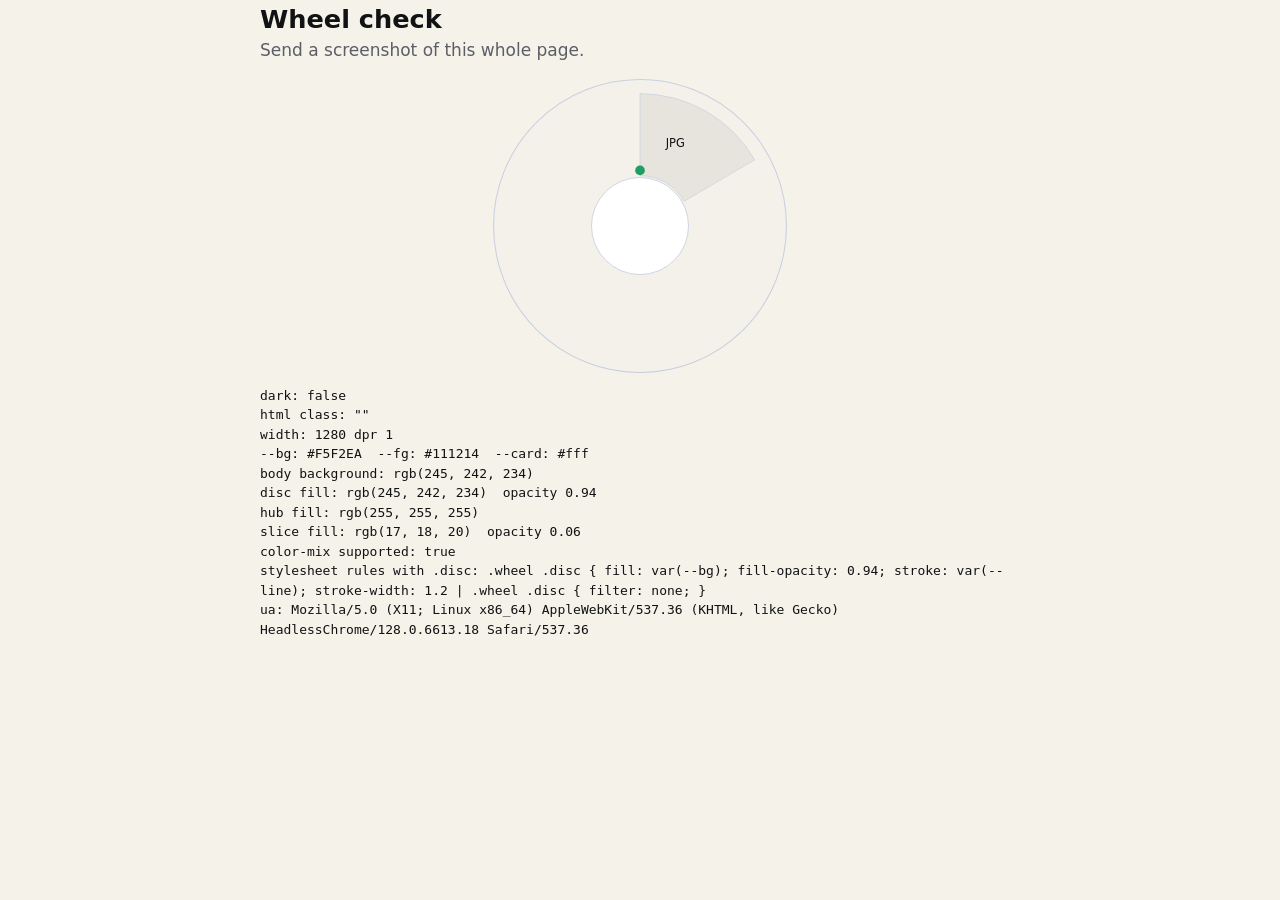
==== site/diag.html @ 43ef9f70 "Site: temporary wheel check page (noindex)" ====
<!doctype html>
<html lang="en"><head><meta charset="utf-8"><meta name="viewport" content="width=device-width,initial-scale=1"><meta name="robots" content="noindex"><title>Wheel check</title>
<link rel="stylesheet" href="style.css?v=12"></head>
<body>
<main class="doc"><h1 style="font-size:1.6rem">Wheel check</h1>
<p>Send a screenshot of this whole page.</p>
<svg class="wheel" viewBox="-170 -170 340 340" width="220" height="220" style="display:block;margin:10px auto;position:static"><circle class="disc" r="166"/><g class="s"><path d="M0 -150A150 150 0 0 1 130 -75L50 -28A57 57 0 0 0 0 -57Z"/><text x="40" y="-90">JPG</text></g><circle class="hub" r="55"/><circle class="dotw" cx="0" cy="-63" r="5.5"/></svg>
<pre id="o" style="white-space:pre-wrap;font:13px/1.5 ui-monospace,monospace;color:var(--fg)"></pre></main>
<script>
const g=(el,p)=>getComputedStyle(el).getPropertyValue(p).trim();
const d=document.querySelector('.disc'),h=document.querySelector('.hub'),p=document.querySelector('.s path'),r=document.documentElement;
document.getElementById('o').textContent=[
 'dark: '+matchMedia('(prefers-color-scheme: dark)').matches,
 'html class: "'+r.className+'"',
 'width: '+innerWidth+' dpr '+devicePixelRatio,
 '--bg: '+g(r,'--bg')+'  --fg: '+g(r,'--fg')+'  --card: '+g(r,'--card'),
 'body background: '+g(document.body,'background-color'),
 'disc fill: '+g(d,'fill')+'  opacity '+g(d,'fill-opacity'),
 'hub fill: '+g(h,'fill'),
 'slice fill: '+g(p,'fill')+'  opacity '+g(p,'fill-opacity'),
 'color-mix supported: '+CSS.supports('color','color-mix(in srgb, red 50%, blue)'),
 'stylesheet rules with .disc: '+[...document.styleSheets].flatMap(s=>{try{return [...s.cssRules]}catch(e){return []}}).filter(x=>x.selectorText&&x.selectorText.includes('.disc')).map(x=>x.cssText.slice(0,90)).join(' | '),
 'ua: '+navigator.userAgent
].join('\n');
</script></body></html>
---- site/style.css ----
/* Rondelle site. System fonts only, no third-party assets. Motion is short and switches off under prefers-reduced-motion.
   Type: two weights (400, 700); sizes in rem by role: meta .8125, ui .9375, body 1.0625, title 1.25, lead 1.125-1.375, subheading 1.375-2, section 2-3.5, page 2.75-5, display 3.75-8. */
:root{--edge:24px;--page:1040px;--bg:#F5F2EA;--fg:#111214;--acc:#1F9D63;--line:#C8D0E0;--card:#fff;--mut:#5b5e66;--tile:#E4E7EE;--navbg:rgba(245,242,234,.78);--ease:cubic-bezier(.2,.8,.2,1);--alt:#EDE9DE}
@media (prefers-color-scheme:dark){:root:not(.light){--bg:#111214;--fg:#F5F2EA;--acc:#2BB673;--line:#2a2c31;--card:#1a1c20;--mut:#9a9ea8;--tile:#2a2d33;--navbg:rgba(17,18,20,.78);--alt:#16181b}}
:root.dark{--bg:#111214;--fg:#F5F2EA;--acc:#2BB673;--line:#2a2c31;--card:#1a1c20;--mut:#9a9ea8;--tile:#2a2d33;--navbg:rgba(17,18,20,.78);--alt:#16181b}
*{box-sizing:border-box;margin:0}
html{scroll-behavior:smooth;scroll-padding-top:72px;-webkit-text-size-adjust:100%}
body{background:var(--bg);color:var(--fg);font:1.0625rem/1.5 -apple-system,system-ui,"SF Pro Text",Helvetica,sans-serif;-webkit-font-smoothing:antialiased}
a{color:inherit}
h1,h2,h3,h4,b,strong,th,dt{font-weight:700}
h1,h2,h3,.tag,.lead,.pitch{text-wrap:balance}
p,.grid3>div,.steps div{text-wrap:pretty}
#ver,kbd{font-variant-numeric:tabular-nums}
:focus{outline:none}
:focus-visible{outline:3px solid var(--acc);outline-offset:3px;border-radius:8px}
.skip{position:absolute;left:16px;top:-60px;background:var(--fg);color:var(--bg);padding:10px 16px;border-radius:10px;z-index:50;text-decoration:none;font-size:.9375rem}
.skip:focus{top:12px}
.sr{position:absolute;width:1px;height:1px;overflow:hidden;clip:rect(0 0 0 0);white-space:nowrap}

/* navigation */
.nav{position:sticky;top:0;z-index:30;background:var(--navbg);-webkit-backdrop-filter:saturate(1.4) blur(14px);backdrop-filter:saturate(1.4) blur(14px);border-bottom:1px solid transparent;transition:border-color .3s var(--ease)}
.nav.scrolled{border-bottom-color:var(--line)}
.nav nav{display:flex;justify-content:space-between;align-items:center;gap:12px 24px;flex-wrap:wrap;max-width:calc(var(--page) + 2*var(--edge));margin:0 auto;padding:14px var(--edge);font-size:.9375rem}
.brand{display:flex;gap:10px;align-items:center;font-size:1.0625rem;font-weight:700;text-decoration:none;letter-spacing:-.02em}
.links{display:flex;flex-wrap:wrap;gap:4px 26px;align-items:center}
.links a,.lang a{color:var(--mut);text-decoration:none;transition:color .2s}
.links a:hover,.lang a:hover,.links a[aria-current=page],.lang a.cur{color:var(--fg)}
.links a[aria-current=page],.lang a.cur{font-weight:700}
.lang{display:flex;gap:0;margin:-8px -8px -8px -2px}.lang a{padding:8px}

/* bands: full-width sections */
.band{padding:clamp(72px,12vw,140px) var(--edge)}
.band.alt{background:var(--alt)}
.band.ink{--bg:#111214;--fg:#F5F2EA;--acc:#2BB673;--line:#2a2c31;--card:#1a1c20;--mut:#9a9ea8;--tile:#2a2d33;background:#111214;color:#F5F2EA}
@media (prefers-color-scheme:dark){:root:not(.light) .band.ink{background:#0a0b0c;--bg:#0a0b0c}}
:root.dark .band.ink{background:#0a0b0c;--bg:#0a0b0c}
.wrap{max-width:var(--page);margin:0 auto}
.band h2{text-align:center;font-size:clamp(2rem,5vw,3.5rem);line-height:1.1;letter-spacing:-.03em;font-weight:700;margin-bottom:18px}
.lead{text-align:center;color:var(--mut);font-size:clamp(1.125rem,2.2vw,1.375rem);max-width:680px;margin:0 auto 56px}

/* hero */
.hero{min-height:calc(100vh - 62px);min-height:calc(100svh - 62px);display:flex;flex-direction:column;align-items:center;justify-content:center;text-align:center;padding:48px var(--edge) 72px}
.hero .sym{width:clamp(84px,12vw,120px);height:auto}
.hero h1{font-size:clamp(3.75rem,12vw,8rem);letter-spacing:-.04em;font-weight:700;line-height:.95;margin:22px 0 8px}
.hero .tag{font-size:clamp(1.375rem,3vw,2rem);font-weight:400;letter-spacing:-.02em}
.hero .pitch{font-size:clamp(1.125rem,2.2vw,1.375rem);color:var(--mut);max-width:620px;margin:34px auto 0}
.pitch span,.pitch strong{display:block}.pitch .q{margin-bottom:22px}
.pitch strong{color:var(--fg);font-size:clamp(2rem,5vw,3.5rem);letter-spacing:-.03em;line-height:1.1;font-weight:700;margin-bottom:10px}
.btn{display:inline-block;margin-top:36px;background:var(--acc);color:#111214;padding:17px 36px;border-radius:99px;font-weight:700;font-size:1.0625rem;text-decoration:none;transition:transform .25s var(--ease),filter .2s}
.btn:hover{filter:brightness(1.07);transform:translateY(-2px)}.btn:active{transform:scale(.97)}
.btn:focus-visible{outline-color:var(--fg)}
.small{display:block;margin-top:14px;font-size:.8125rem;color:var(--mut)}
.sym circle{transform-origin:78.284px 21.716px}
.hero .sym circle{animation:dotpop .9s var(--ease) .25s both}
@keyframes dotpop{from{transform:translate(-16px,16px) scale(.2);opacity:0}}

/* cards, steps, gestures */
.grid3{display:grid;grid-template-columns:repeat(3,1fr);gap:20px;max-width:var(--page);margin:0 auto}
.grid3>div{background:var(--card);border:1px solid var(--line);border-radius:24px;padding:32px 28px;font-size:1.0625rem;color:var(--mut);transition:transform .4s var(--ease),border-color .3s}
.grid3>div:hover{transform:translateY(-4px);border-color:var(--acc)}
.grid3 h3{font-size:1.25rem;letter-spacing:-.02em;margin:14px 0 8px;color:var(--fg)}
.dot{display:block;width:16px;height:16px;border-radius:50%;background:var(--acc)}
.gest>div{text-align:left}
kbd{border:1px solid var(--line);border-radius:8px;padding:2px 9px;font:inherit}
.gest kbd{display:inline-block;color:var(--fg);margin-bottom:14px;font-size:1.25rem;font-weight:700;padding:6px 14px;border-radius:12px}
.gest b{display:block;color:var(--fg);font-size:1.25rem;letter-spacing:-.02em;margin-bottom:6px}
.sub{text-align:center;font-size:clamp(1.375rem,3vw,2rem);letter-spacing:-.03em;margin:0 0 10px}
.steps{display:grid;grid-template-columns:repeat(4,1fr);gap:20px;max-width:var(--page);margin:0 auto 64px}
.steps div{border-top:4px solid var(--acc);padding-top:16px;font-size:.9375rem;color:var(--mut)}
.steps b{display:block;color:var(--fg);font-size:1.25rem;letter-spacing:-.02em;margin-bottom:4px}

/* formats */
.tabs{display:flex;flex-wrap:wrap;gap:8px;justify-content:center;max-width:900px;margin:0 auto 28px}
.tabs button{font:inherit;font-size:.9375rem;color:var(--fg);background:transparent;border:1px solid var(--line);border-radius:99px;padding:9px 18px;cursor:pointer;user-select:none;transition:transform .2s var(--ease),background .2s,color .2s,border-color .2s}
.tabs button:hover:not(.on){border-color:var(--mut);transform:translateY(-1px)}
.tabs .on{background:var(--fg);border-color:var(--fg);color:var(--bg)}
.fmt{max-width:900px;margin:0 auto;background:var(--card);border:1px solid var(--line);border-radius:28px;padding:36px;display:grid;grid-template-columns:1fr 1fr;gap:32px;overflow-wrap:anywhere}
.fmt h3,.pick h3{font-size:.8125rem;font-weight:700;letter-spacing:.08em;text-transform:uppercase;color:var(--mut);margin-bottom:10px}
.chip{display:inline-block;background:var(--bg);border:1px solid var(--line);border-radius:99px;padding:3px 13px;margin:0 4px 6px 0;font-size:.9375rem}
.fmt .full{grid-column:1/3;border-top:1px solid var(--line);padding-top:20px;color:var(--mut);font-size:.9375rem}
.also{max-width:900px;margin:20px auto 0;text-align:center;color:var(--mut);font-size:.9375rem}

/* demo */
.play{max-width:960px;margin:0 auto;display:grid;grid-template-columns:210px 1fr;gap:36px;align-items:center}
.arena{min-width:0}
.pick{display:flex;flex-direction:column;gap:8px}
.pick button,.modes button{font:inherit;font-size:.9375rem;color:var(--fg);background:var(--card);border:1px solid var(--line);cursor:pointer;transition:transform .2s var(--ease),background .2s,color .2s,border-color .2s}
.pick button{text-align:left;border-radius:14px;padding:11px 16px}
.pick button:hover:not(.on){transform:translateX(3px);border-color:var(--mut)}
.pick button.on,.modes button.on{background:var(--fg);border-color:var(--fg);color:var(--bg)}
.modes{display:flex;gap:8px;justify-content:center;flex-wrap:wrap}
.modes button{background:transparent;border-radius:99px;padding:8px 18px;font-size:.9375rem}
.modes button:hover:not(.on){border-color:var(--mut);transform:translateY(-1px)}
.pick button:active,.modes button:active,.tabs button:active{transform:scale(.97)}
.pick button:focus-visible,.modes button:focus-visible,.tabs button:focus-visible{border-radius:99px}
.pick button:focus-visible{border-radius:14px}
.stage2{position:relative;width:min(560px,100%);aspect-ratio:1;margin:18px auto 0;border-radius:50%;background:var(--card);border:1px solid var(--line);overflow:hidden;touch-action:pan-y;user-select:none;-webkit-user-select:none}
.files{position:absolute;inset:0;display:flex;align-items:center;justify-content:center}
.empty{padding:0 8px;position:absolute;left:50%;top:50%;transform:translate(-50%,-50%);width:55%;text-align:center;color:var(--mut);font-size:.9375rem}
.fi{width:86px;text-align:center;font-size:.75rem;cursor:grab;touch-action:none;position:relative}
.fi .ic{width:56px;height:68px;margin:0 auto 6px;border-radius:8px;background:var(--tile);display:flex;align-items:flex-end;justify-content:center;padding-bottom:8px}
.fi .ic b{font-size:.6875rem;letter-spacing:.04em;color:var(--mut)}
.fi span{display:block;overflow:hidden;text-overflow:ellipsis;white-space:nowrap}
.fi.drag{opacity:.35}.fi:focus-visible{outline-offset:2px}
.fi.pop{animation:pop .5s var(--ease)}
.fi:not(.drag):not(.pop){animation:nudge 3s ease-in-out 1.5s infinite}
.fi:not(.pop):hover,.fi:not(.pop):focus-visible{animation:none}
@keyframes pop{from{transform:scale(.6);opacity:0}}
@keyframes nudge{0%,70%,100%{transform:translateX(0)}80%{transform:translateX(7px)}90%{transform:translateX(-3px)}}
.ghost{display:none;position:absolute;left:0;top:0;width:56px;pointer-events:none;z-index:5;cursor:grabbing}
.ghost .ic{box-shadow:0 6px 18px rgba(0,0,0,.25)}.ghost span{display:none}
.wheel{width:300px;height:auto}
.wheel.ov{display:none;position:absolute;max-width:none;pointer-events:none;z-index:3}
.wheel path{fill:var(--tile)}.wheel text{fill:var(--fg);font-size:13px;font-weight:400;text-anchor:middle}
.wheel .hub{fill:var(--card)}.wheel .hubt{font-size:14px;font-weight:700}.wheel .dotw{fill:var(--acc)}
.wheel .s{cursor:pointer;outline:none;transition:transform .2s var(--ease);transform-origin:0 0}
.wheel .s.on{transform:scale(1.07)}
.wheel .s.on path{fill:var(--acc)}.wheel .s.on text{fill:#111214;font-weight:700}
.toast{position:absolute;left:50%;bottom:7%;transform:translateX(-50%);background:var(--fg);color:var(--bg);font-size:.8125rem;border-radius:99px;padding:6px 16px;opacity:0;transition:opacity .3s;white-space:nowrap;max-width:80%;overflow:hidden;text-overflow:ellipsis}
.hint{text-align:center;color:var(--mut);font-size:.9375rem;margin-top:14px}.hint.kb{margin-top:4px}

/* closing band, footer */
.cta{text-align:center}
.cta h2{margin-bottom:6px}
.cta .btn{margin-top:30px}
.cta .small{color:var(--mut)}
.foot{max-width:calc(var(--page) + 2*var(--edge));margin:0 auto;padding:56px var(--edge) 24px;display:grid;grid-template-columns:1.4fr 1fr 1fr;gap:40px;font-size:.9375rem;color:var(--mut)}
.foot .fh{color:var(--fg);font-size:.9375rem;font-weight:700;margin-bottom:10px}
.foot a{display:block;text-decoration:none;margin-bottom:6px}.foot a:hover,a.coffee{color:var(--fg)}
a.coffee{text-underline-offset:3px}
footer{text-align:center;font-size:.8125rem;color:var(--mut);padding:8px var(--edge) 36px}

/* text pages (support, story, press) */
.page-head{padding:clamp(64px,10vw,120px) var(--edge) 24px;text-align:center}
.page-head h1{font-size:clamp(2.75rem,7vw,5rem);letter-spacing:-.04em;font-weight:700;line-height:1}
.page-head .lead{margin:20px auto 0}
.doc{max-width:720px;margin:0 auto}
.doc h2{text-align:left;font-size:clamp(1.375rem,3vw,2rem);letter-spacing:-.03em;margin:56px 0 14px}
.doc p{color:var(--mut);margin-bottom:14px;font-size:1.0625rem;max-width:60ch}
.doc strong{color:var(--fg);font-weight:700}
.box{background:var(--card);border:1px solid var(--line);border-radius:24px;padding:26px 28px;margin-top:30px}
.box dt{font-size:.8125rem;font-weight:700;letter-spacing:.08em;text-transform:uppercase;color:var(--mut);margin-top:14px}.box dt:first-child{margin-top:0}
.box dd{margin:2px 0 0;font-size:1.0625rem}
ul.rules{color:var(--mut);padding-left:22px;font-size:1.0625rem}ul.rules li{margin-bottom:8px}
.kit{display:grid;grid-template-columns:repeat(4,1fr);gap:14px}
.kit div{background:var(--card);border:1px solid var(--line);border-radius:20px;padding:22px 10px;font-size:.9375rem;color:var(--mut);text-align:center}
.kit svg{display:block;height:56px;margin:0 auto 10px}
.kit .light{background:#F5F2EA;border-color:#C8D0E0;color:#5b5e66}
.kit .black{background:#111214;border-color:#111214;color:#C9CCD3}
.icon{width:56px;height:56px;border-radius:13px;background:#111214;display:flex;align-items:center;justify-content:center;margin:0 auto 10px}
.icon svg{height:40px;margin:0}
.sw{display:grid;grid-template-columns:repeat(5,1fr);gap:10px}
.sw div{font-size:.8125rem;color:var(--mut)}.sw i{display:block;height:56px;border-radius:14px;border:1px solid var(--line);margin-bottom:8px}
.sw b{display:block;color:var(--fg);font-size:.9375rem}
.more{display:inline-block;margin-top:8px;color:var(--fg);font-weight:700;text-underline-offset:4px}

/* scroll reveal (only when script runs; skipped under reduced motion) */
.js .rv{opacity:0;transform:translateY(28px);transition:opacity .9s var(--ease),transform .9s var(--ease);transition-delay:calc(var(--d,0)*90ms)}
.js .rv.in{opacity:1;transform:none}
.js .hero>*{animation:rise 1s var(--ease) both}
.js .hero>*:nth-child(2){animation-delay:.08s}.js .hero>*:nth-child(3){animation-delay:.16s}.js .hero>*:nth-child(4){animation-delay:.24s}.js .hero>*:nth-child(5){animation-delay:.32s}.js .hero>*:nth-child(6){animation-delay:.4s}
@keyframes rise{from{opacity:0;transform:translateY(24px)}}
@view-transition{navigation:auto}
::view-transition-old(root),::view-transition-new(root){animation-duration:.28s}

@media (max-width:860px){.grid3,.steps{grid-template-columns:1fr 1fr}}
@media (max-width:760px){
 :root{--edge:16px}
 .nav{position:relative}.nav nav{padding:12px var(--edge);gap:8px 16px}.links{gap:2px 16px}.lang{margin-left:-8px}
 .band{padding:64px var(--edge)}
 .hero{min-height:auto;padding:44px var(--edge) 56px}
 .grid3,.steps,.fmt,.foot{grid-template-columns:1fr}.fmt{padding:22px}.fmt .full{grid-column:1}
 .grid3>div{padding:26px 22px}
 .play{grid-template-columns:1fr;gap:18px}.pick{flex-direction:row;flex-wrap:wrap;justify-content:center}.pick h3{width:100%;text-align:center}.pick button{padding:8px 14px;border-radius:99px;font-size:.9375rem}
 .toast{white-space:normal;text-align:center;border-radius:14px;bottom:10%}
 .kit{grid-template-columns:1fr 1fr}.sw{grid-template-columns:repeat(2,1fr)}
}
@media (max-width:420px){.kit{grid-template-columns:1fr}}
@media (prefers-reduced-motion:reduce){html{scroll-behavior:auto}*,*::before,*::after{animation:none!important;transition:none!important}.js .rv{opacity:1;transform:none}.js .hero>*{opacity:1}}
.page-head+.band{padding-top:24px}
.cta .small a,.grid3 a{color:inherit;text-underline-offset:3px}.cta .small a:hover,.grid3 a:hover{color:var(--fg)}
/* guide page */
.doc{max-width:760px;margin:0 auto}.doc h2{font-size:clamp(1.375rem,3vw,2rem);letter-spacing:-.02em;margin:44px 0 12px}.doc>p{color:var(--mut);margin-bottom:12px}
.doc h3.pane{font-size:1.25rem;margin:34px 0 2px}.doc .where{display:block;font-size:.8125rem;color:var(--mut);margin-bottom:6px;font-weight:700}
.doc strong{color:var(--fg);font-weight:700}.doc kbd{font-size:.9375rem}
.set{margin:6px 0 10px;border-top:1px solid var(--line)}.set dt{font-weight:700;margin-top:14px;font-size:1.0625rem}.set dd{margin:2px 0 0;color:var(--mut);font-size:.9375rem}
.cust{margin:40px 0 0}.cust h2{margin-top:0}.cust3{display:grid;grid-template-columns:repeat(3,1fr);gap:14px}
.cust3>div{background:var(--card);border:1px solid var(--acc);border-radius:14px;padding:18px}.cust3 h3{font-size:1.0625rem;margin-bottom:4px}.cust3 p{font-size:.9375rem;margin:6px 0 0;color:var(--mut)}
.gallery{margin:50px 0 0;min-width:0}.gallery h2{margin-top:0}
.gallery>h2,.gallery>p{max-width:640px;margin-left:auto;margin-right:auto;text-align:center}.gallery>p{color:var(--mut)}
.rail{display:flex;gap:18px;overflow-x:auto;scroll-snap-type:x mandatory;padding:6px 2px 14px;-webkit-overflow-scrolling:touch}
.rail figure{flex:0 0 min(260px,70vw);margin:0;scroll-snap-align:start;text-align:center;background:var(--card);border:1px solid var(--line);border-radius:20px;padding:18px 14px 12px}
.rail img{width:100%;height:auto;display:block}.rail figcaption{font-size:.9375rem;color:var(--mut);margin-top:6px}.rail:focus-visible{outline:2px solid var(--acc);outline-offset:3px}
.rail figure.wide{flex-basis:min(540px,86vw);padding:12px}.rail figure.wide img{border-radius:10px;border:1px solid var(--line)}
.note{font-size:.9375rem;max-width:760px;margin:24px auto 0}
@media (max-width:760px){.cust3{grid-template-columns:1fr}}
/* contact form (Help page) */
.contact{max-width:620px}.contact form{display:flex;flex-direction:column;gap:12px}
.contact textarea,.contact input[type=email]{font:inherit;width:100%;color:var(--fg);background:var(--card);border:1px solid var(--line);border-radius:12px;padding:12px 14px}
.contact textarea{resize:vertical;min-height:120px}.contact textarea:focus,.contact input:focus{outline:2px solid var(--acc);outline-offset:1px}
.kinds{display:flex;gap:8px;justify-content:center;flex-wrap:wrap}.kinds label{cursor:pointer}.kinds input{position:absolute;opacity:0;pointer-events:none}
.kinds span{display:inline-block;border:1px solid var(--line);border-radius:99px;padding:7px 16px;font-size:.9375rem}
.kinds input:checked+span{background:var(--fg);border-color:var(--fg);color:var(--bg)}.kinds input:focus-visible+span{outline:2px solid var(--acc);outline-offset:2px}
.hp{position:absolute;left:-9999px;width:1px;height:1px;opacity:0}
.contact .btn{align-self:center;border:0;font:inherit;font-weight:700;cursor:pointer;margin-top:6px}.contact .btn:disabled{opacity:.6;cursor:default}
.contact .note{color:var(--mut);font-size:.8125rem;text-align:center}
.status{text-align:center;font-size:.9375rem;min-height:20px;color:var(--fg)}.status[data-s=err]{color:#c0392b}
:root.dark .status[data-s=err]{color:#ff8a7a}
@media (prefers-color-scheme:dark){:root:not(.light) .status[data-s=err]{color:#ff8a7a}}
.contact h2{text-align:center}.contact>.lead{text-align:center;margin-left:auto;margin-right:auto}
/* interactive wheel: centred, closer to the app (glass disc, soft pieces, accent dot) */
.play{grid-template-columns:1fr;gap:22px;justify-items:center;text-align:center}
.pick{flex-direction:row;flex-wrap:wrap;justify-content:center}.pick h3{width:100%;text-align:center}
.pick button{padding:8px 16px;border-radius:99px;font-size:.9375rem}.pick button:hover:not(.on){transform:translateY(-1px)}
.arena{width:100%}
.stage2{width:min(620px,100%);border:0;background:radial-gradient(circle at 50% 45%,color-mix(in srgb,var(--acc) 16%,transparent),transparent 62%),var(--card)}
.wheel .disc{fill:var(--bg);fill-opacity:.94;stroke:var(--line);stroke-width:1.2;filter:drop-shadow(0 14px 28px rgba(0,0,0,.28))}
.wheel path{fill:var(--fg);fill-opacity:.06;stroke:var(--line);stroke-width:.8}
.wheel .s:not(.on) text{fill:var(--fg)}
.wheel .s.on path{fill:var(--acc);fill-opacity:1;stroke:var(--acc)}
.wheel .hub{fill:var(--card);stroke:var(--line);stroke-width:1}
.wheel .hubt{font-size:13px}
/* wheel demo: no box behind the wheel */
.stage2{background:none;border:0;border-radius:0;overflow:visible}
.wheel .disc{filter:none}
/* wheel demo: only the soft green glow, fading out, no card and no edge */
.stage2{background:radial-gradient(circle at 50% 50%,color-mix(in srgb,var(--acc) 22%,transparent) 0,color-mix(in srgb,var(--acc) 8%,transparent) 42%,transparent 68%);border-radius:50%;overflow:visible}
/* wheel demo: the round drop zone is back (fill, thin edge, soft green glow); the wheel's own shadow stays off */
.stage2{background:radial-gradient(circle at 50% 45%,color-mix(in srgb,var(--acc) 18%,transparent),transparent 62%),var(--card);border:1px solid var(--line);border-radius:50%;overflow:hidden}
.rail img{max-height:440px;object-fit:contain}
.rail{align-items:flex-start}
/* wheel demo: the round zone is drawn by a layer behind, so the dragged file is never clipped when it leaves the circle */
.stage2{background:none;border:0;border-radius:0;overflow:visible}
.stage2::before{content:"";position:absolute;inset:0;border-radius:50%;pointer-events:none;border:1px solid var(--line);background:radial-gradient(circle at 50% 45%,color-mix(in srgb,var(--acc) 18%,transparent),transparent 62%),var(--card)}
/* the dragged copy follows the pointer through its inline transform: the file's idle nudge animation must never touch it (after 1.5 s it sent the copy to the corner) */
.fi.ghost,.ghost{animation:none!important}
/* type: light text on dark surfaces gets a little more leading and tracking */
.band.ink,:root.dark body{line-height:1.55;letter-spacing:.005em}
@media (prefers-color-scheme:dark){:root:not(.light) body{line-height:1.55;letter-spacing:.005em}}
.count{text-align:center;color:var(--acc);font-weight:600;font-size:.9375rem;margin:-6px auto 22px;max-width:640px;padding:0 24px}
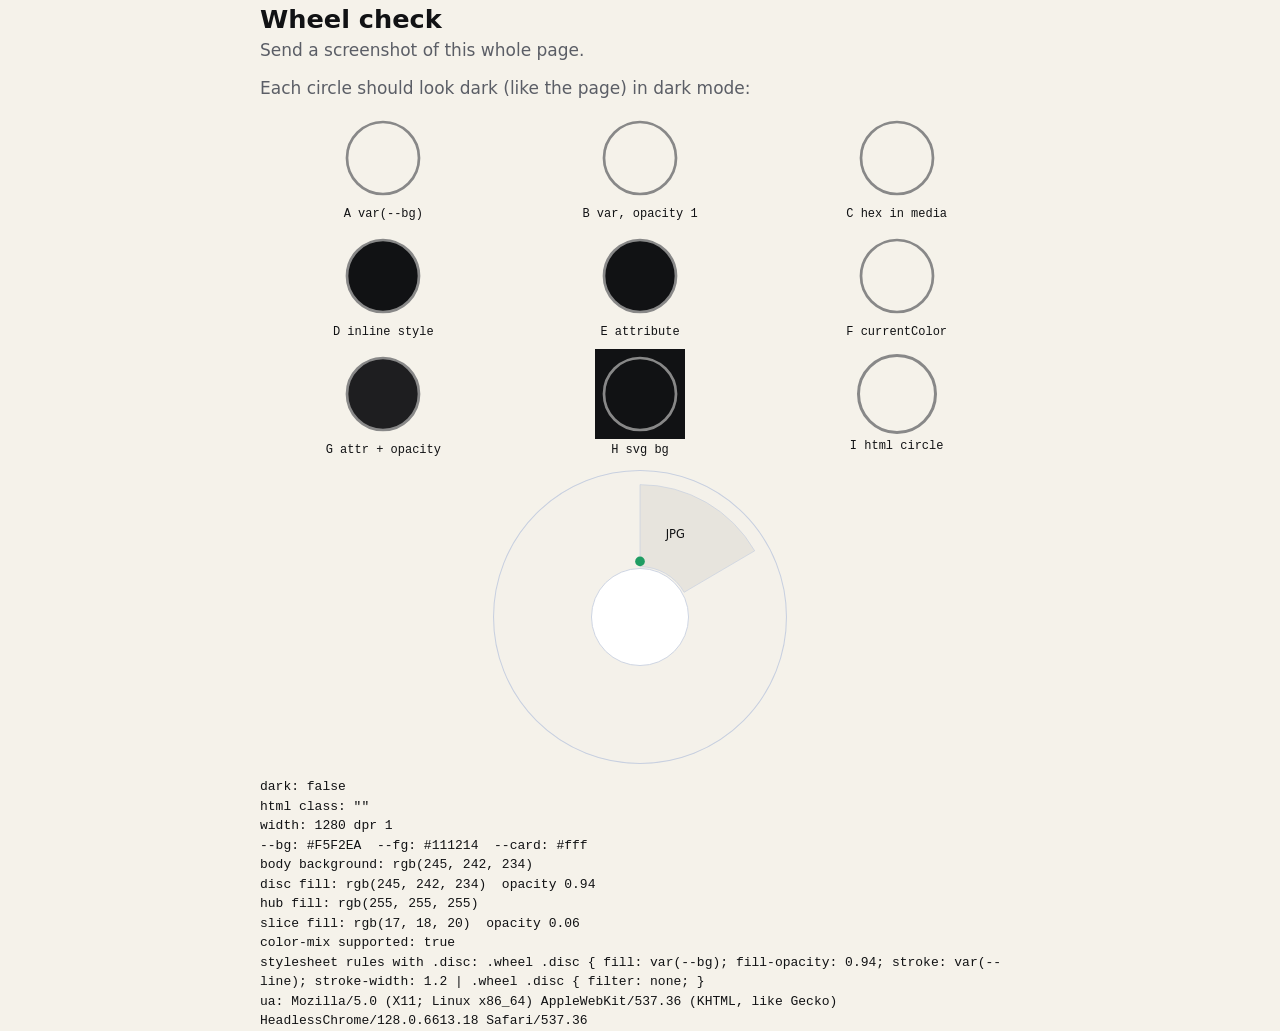
==== commit 8c9b14a0: "Site: wheel check page, fill tests" ====
--- a/site/diag.html
+++ b/site/diag.html
@@ -4,6 +4,25 @@
 <body>
 <main class="doc"><h1 style="font-size:1.6rem">Wheel check</h1>
 <p>Send a screenshot of this whole page.</p>
+<style>
+.t{display:grid;grid-template-columns:repeat(3,1fr);gap:10px;margin:10px 0}.t div{text-align:center;font:12px ui-monospace,monospace}
+.t svg{width:90px;height:90px;display:block;margin:0 auto 4px}.t circle{stroke:#888;stroke-width:3}
+.m1{fill:var(--bg)}.m2{fill:var(--bg);fill-opacity:1}.m3{fill:#111214}
+@media (prefers-color-scheme:light){.m3{fill:#F5F2EA}}
+.m4{color:var(--bg);fill:currentColor}.m5{fill:Canvas}
+</style>
+<p>Each circle should look dark (like the page) in dark mode:</p>
+<div class="t">
+<div><svg viewBox="0 0 100 100"><circle class="m1" cx="50" cy="50" r="40"/></svg>A var(--bg)</div>
+<div><svg viewBox="0 0 100 100"><circle class="m2" cx="50" cy="50" r="40"/></svg>B var, opacity 1</div>
+<div><svg viewBox="0 0 100 100"><circle class="m3" cx="50" cy="50" r="40"/></svg>C hex in media</div>
+<div><svg viewBox="0 0 100 100"><circle cx="50" cy="50" r="40" style="fill:#111214"/></svg>D inline style</div>
+<div><svg viewBox="0 0 100 100"><circle cx="50" cy="50" r="40" fill="#111214"/></svg>E attribute</div>
+<div><svg viewBox="0 0 100 100" class="m4"><circle cx="50" cy="50" r="40"/></svg>F currentColor</div>
+<div><svg viewBox="0 0 100 100"><circle cx="50" cy="50" r="40" fill="#111214" fill-opacity=".94"/></svg>G attr + opacity</div>
+<div><svg viewBox="0 0 100 100" style="background:#111214"><circle cx="50" cy="50" r="40" fill="#111214"/></svg>H svg bg</div>
+<div><span style="display:block;width:80px;height:80px;border-radius:50%;background:var(--bg);margin:5px auto;border:3px solid #888"></span>I html circle</div>
+</div>
 <svg class="wheel" viewBox="-170 -170 340 340" width="220" height="220" style="display:block;margin:10px auto;position:static"><circle class="disc" r="166"/><g class="s"><path d="M0 -150A150 150 0 0 1 130 -75L50 -28A57 57 0 0 0 0 -57Z"/><text x="40" y="-90">JPG</text></g><circle class="hub" r="55"/><circle class="dotw" cx="0" cy="-63" r="5.5"/></svg>
 <pre id="o" style="white-space:pre-wrap;font:13px/1.5 ui-monospace,monospace;color:var(--fg)"></pre></main>
 <script>
